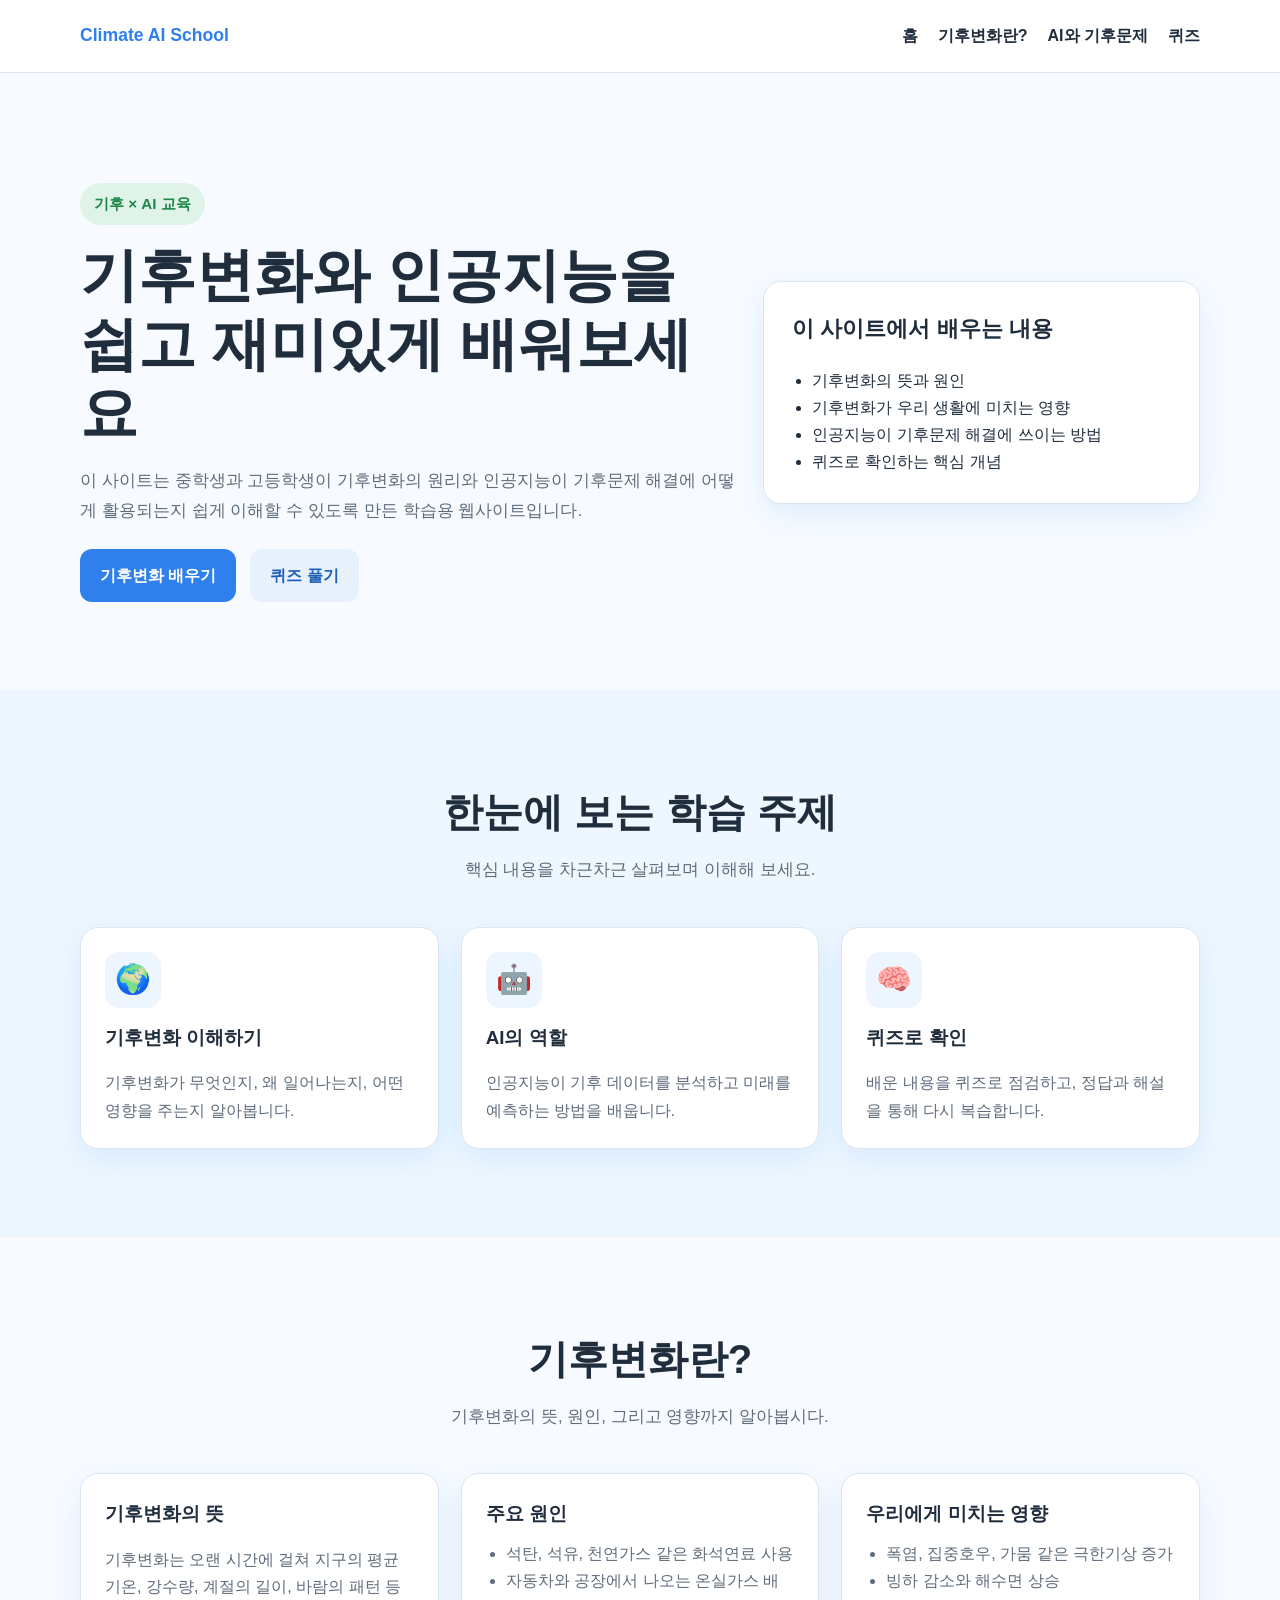
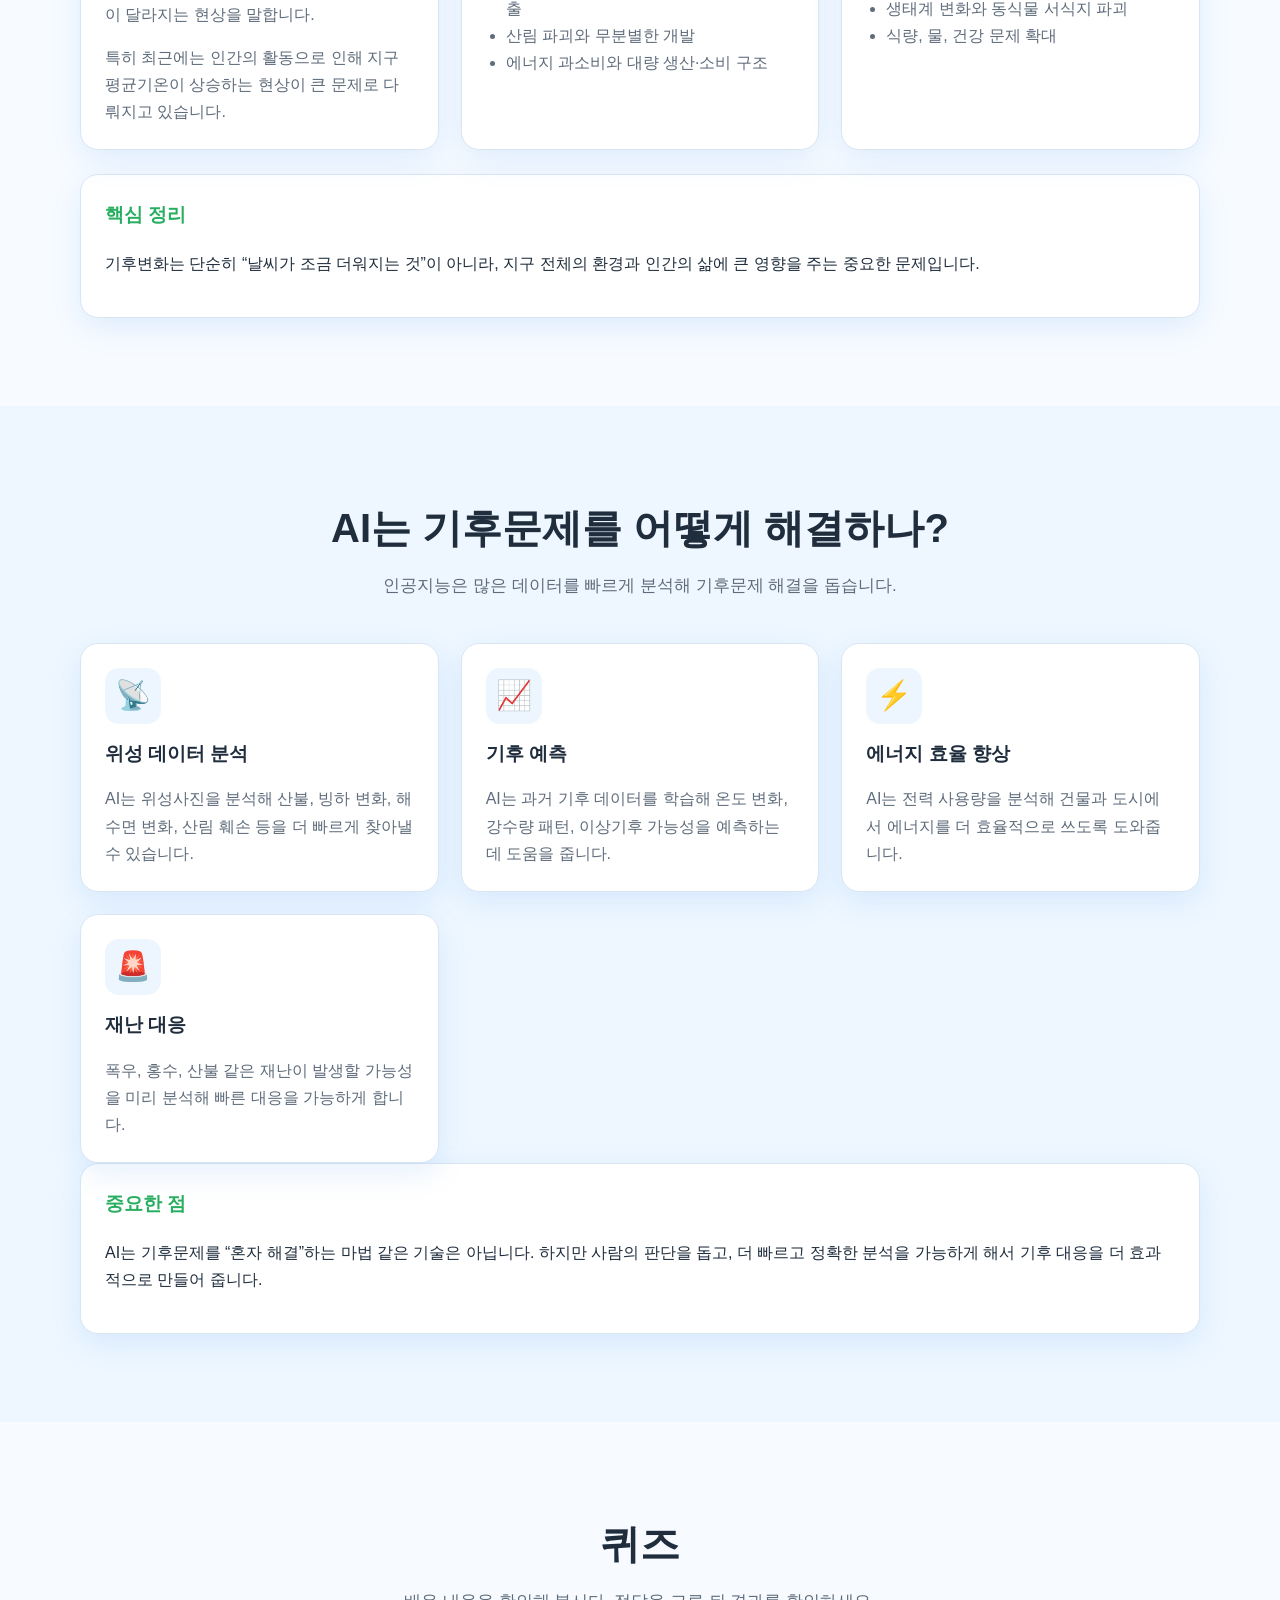
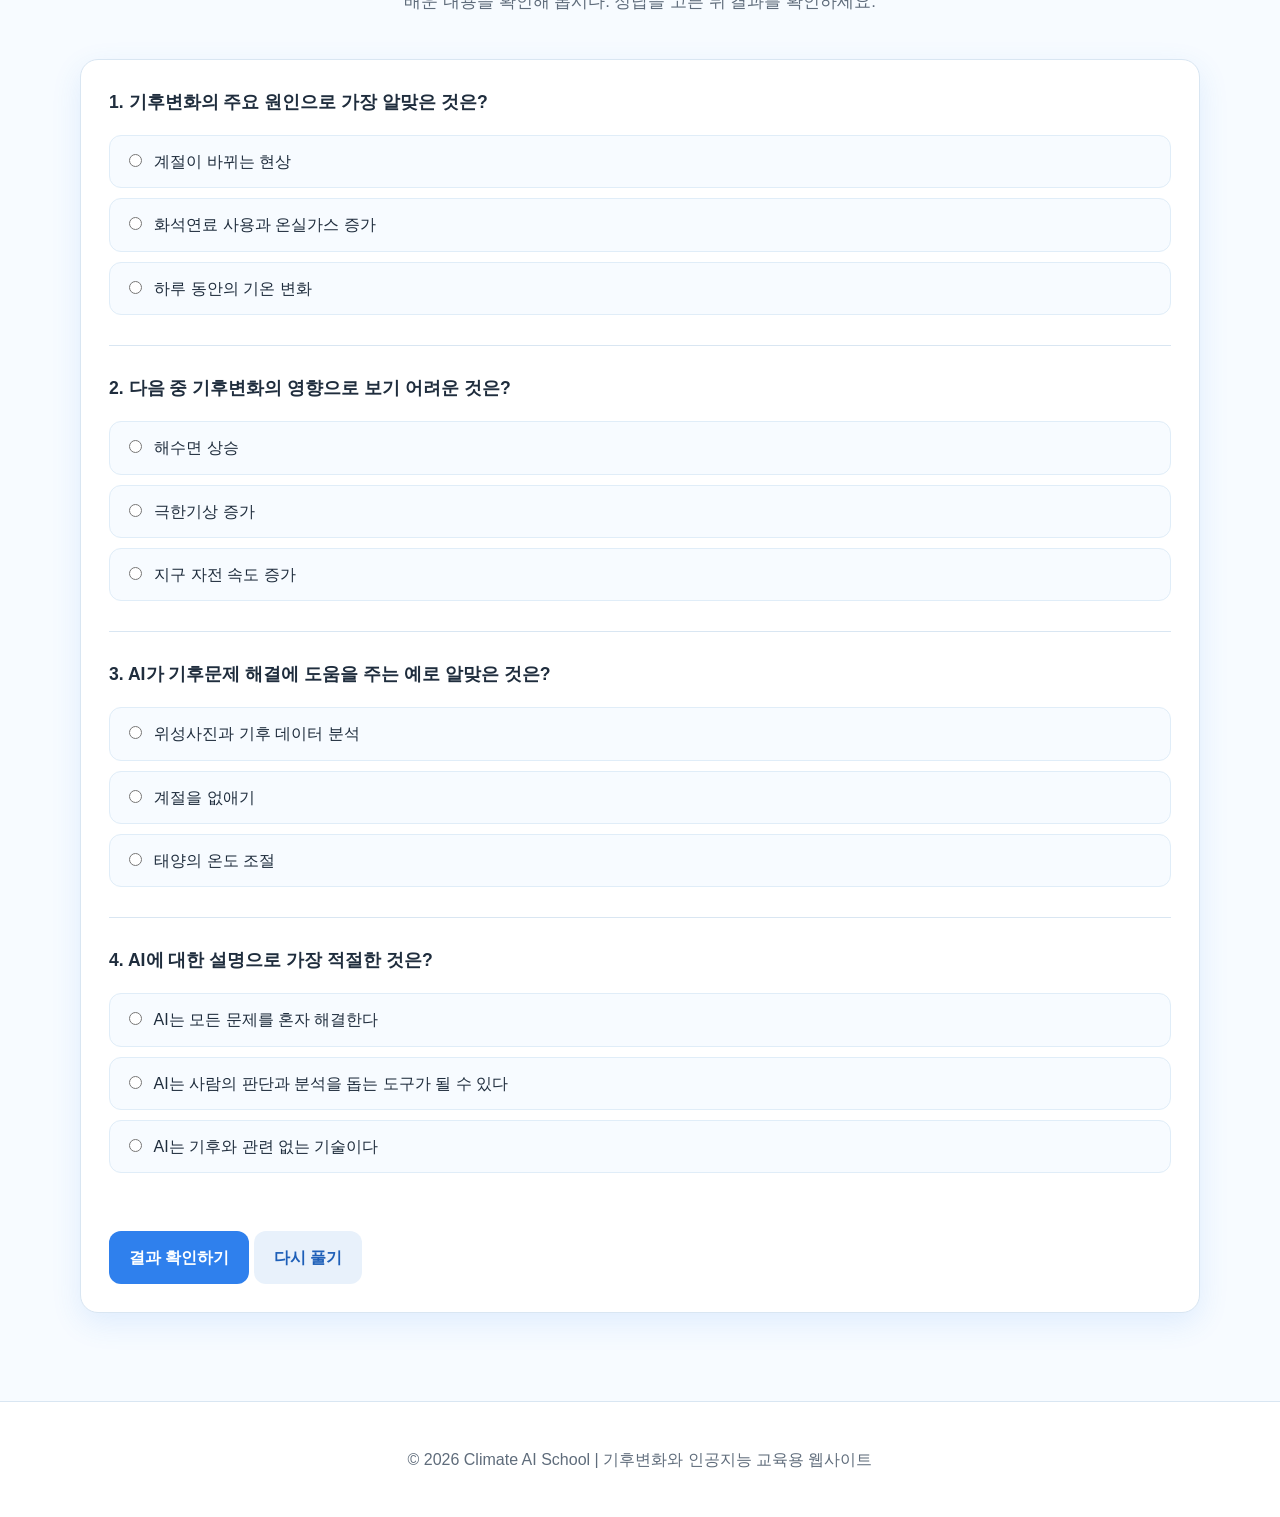
==== index.html @ adf246b1 "Add files via upload" ====
<!DOCTYPE html>
<html lang="ko">
<head>
  <meta charset="UTF-8" />
  <meta name="viewport" content="width=device-width, initial-scale=1.0" />
  <title>Climate AI School | 기후변화와 인공지능 학습 사이트</title>
  <meta
    name="description"
    content="중학생과 고등학생을 위한 기후변화와 인공지능 한국어 교육용 웹사이트"
  />
  <link rel="stylesheet" href="style.css" />
</head>
<body>
  <header class="site-header">
    <div class="container nav-wrap">
      <a href="#home" class="logo">Climate AI School</a>

      <button class="menu-toggle" id="menuToggle" aria-label="메뉴 열기">
        ☰
      </button>

      <nav class="nav" id="navMenu">
        <a href="#home">홈</a>
        <a href="#climate">기후변화란?</a>
        <a href="#ai">AI와 기후문제</a>
        <a href="#quiz">퀴즈</a>
      </nav>
    </div>
  </header>

  <main>
    <!-- 홈 -->
    <section id="home" class="hero section">
      <div class="container hero-grid">
        <div class="hero-text">
          <span class="badge">기후 × AI 교육</span>
          <h1>기후변화와 인공지능을<br />쉽고 재미있게 배워보세요</h1>
          <p>
            이 사이트는 중학생과 고등학생이 기후변화의 원리와
            인공지능이 기후문제 해결에 어떻게 활용되는지 쉽게 이해할 수 있도록 만든
            학습용 웹사이트입니다.
          </p>
          <div class="hero-buttons">
            <a href="#climate" class="btn primary">기후변화 배우기</a>
            <a href="#quiz" class="btn secondary">퀴즈 풀기</a>
          </div>
        </div>

        <div class="hero-card">
          <h2>이 사이트에서 배우는 내용</h2>
          <ul>
            <li>기후변화의 뜻과 원인</li>
            <li>기후변화가 우리 생활에 미치는 영향</li>
            <li>인공지능이 기후문제 해결에 쓰이는 방법</li>
            <li>퀴즈로 확인하는 핵심 개념</li>
          </ul>
        </div>
      </div>
    </section>

    <!-- 홈 카드 -->
    <section class="section soft-bg">
      <div class="container">
        <div class="section-title">
          <h2>한눈에 보는 학습 주제</h2>
          <p>핵심 내용을 차근차근 살펴보며 이해해 보세요.</p>
        </div>

        <div class="card-grid">
          <article class="info-card">
            <div class="card-icon">🌍</div>
            <h3>기후변화 이해하기</h3>
            <p>
              기후변화가 무엇인지, 왜 일어나는지, 어떤 영향을 주는지 알아봅니다.
            </p>
          </article>

          <article class="info-card">
            <div class="card-icon">🤖</div>
            <h3>AI의 역할</h3>
            <p>
              인공지능이 기후 데이터를 분석하고 미래를 예측하는 방법을 배웁니다.
            </p>
          </article>

          <article class="info-card">
            <div class="card-icon">🧠</div>
            <h3>퀴즈로 확인</h3>
            <p>
              배운 내용을 퀴즈로 점검하고, 정답과 해설을 통해 다시 복습합니다.
            </p>
          </article>
        </div>
      </div>
    </section>

    <!-- 기후변화란 -->
    <section id="climate" class="section">
      <div class="container">
        <div class="section-title">
          <h2>기후변화란?</h2>
          <p>기후변화의 뜻, 원인, 그리고 영향까지 알아봅시다.</p>
        </div>

        <div class="content-grid">
          <article class="content-card">
            <h3>기후변화의 뜻</h3>
            <p>
              기후변화는 오랜 시간에 걸쳐 지구의 평균 기온, 강수량, 계절의 길이,
              바람의 패턴 등이 달라지는 현상을 말합니다.
            </p>
            <p>
              특히 최근에는 인간의 활동으로 인해 지구 평균기온이 상승하는
              현상이 큰 문제로 다뤄지고 있습니다.
            </p>
          </article>

          <article class="content-card">
            <h3>주요 원인</h3>
            <ul class="list">
              <li>석탄, 석유, 천연가스 같은 화석연료 사용</li>
              <li>자동차와 공장에서 나오는 온실가스 배출</li>
              <li>산림 파괴와 무분별한 개발</li>
              <li>에너지 과소비와 대량 생산·소비 구조</li>
            </ul>
          </article>

          <article class="content-card">
            <h3>우리에게 미치는 영향</h3>
            <ul class="list">
              <li>폭염, 집중호우, 가뭄 같은 극한기상 증가</li>
              <li>빙하 감소와 해수면 상승</li>
              <li>생태계 변화와 동식물 서식지 파괴</li>
              <li>식량, 물, 건강 문제 확대</li>
            </ul>
          </article>
        </div>

        <div class="highlight-box">
          <h3>핵심 정리</h3>
          <p>
            기후변화는 단순히 “날씨가 조금 더워지는 것”이 아니라,
            지구 전체의 환경과 인간의 삶에 큰 영향을 주는 중요한 문제입니다.
          </p>
        </div>
      </div>
    </section>

    <!-- AI는 기후문제를 어떻게 해결하나 -->
    <section id="ai" class="section soft-bg">
      <div class="container">
        <div class="section-title">
          <h2>AI는 기후문제를 어떻게 해결하나?</h2>
          <p>
            인공지능은 많은 데이터를 빠르게 분석해 기후문제 해결을 돕습니다.
          </p>
        </div>

        <div class="card-grid">
          <article class="info-card">
            <div class="card-icon">📡</div>
            <h3>위성 데이터 분석</h3>
            <p>
              AI는 위성사진을 분석해 산불, 빙하 변화, 해수면 변화, 산림 훼손 등을
              더 빠르게 찾아낼 수 있습니다.
            </p>
          </article>

          <article class="info-card">
            <div class="card-icon">📈</div>
            <h3>기후 예측</h3>
            <p>
              AI는 과거 기후 데이터를 학습해 온도 변화, 강수량 패턴,
              이상기후 가능성을 예측하는 데 도움을 줍니다.
            </p>
          </article>

          <article class="info-card">
            <div class="card-icon">⚡</div>
            <h3>에너지 효율 향상</h3>
            <p>
              AI는 전력 사용량을 분석해 건물과 도시에서 에너지를 더 효율적으로
              쓰도록 도와줍니다.
            </p>
          </article>

          <article class="info-card">
            <div class="card-icon">🚨</div>
            <h3>재난 대응</h3>
            <p>
              폭우, 홍수, 산불 같은 재난이 발생할 가능성을 미리 분석해
              빠른 대응을 가능하게 합니다.
            </p>
          </article>
        </div>

        <div class="highlight-box">
          <h3>중요한 점</h3>
          <p>
            AI는 기후문제를 “혼자 해결”하는 마법 같은 기술은 아닙니다.
            하지만 사람의 판단을 돕고, 더 빠르고 정확한 분석을 가능하게 해서
            기후 대응을 더 효과적으로 만들어 줍니다.
          </p>
        </div>
      </div>
    </section>

    <!-- 퀴즈 -->
    <section id="quiz" class="section">
      <div class="container">
        <div class="section-title">
          <h2>퀴즈</h2>
          <p>배운 내용을 확인해 봅시다. 정답을 고른 뒤 결과를 확인하세요.</p>
        </div>

        <div class="quiz-box">
          <form id="quizForm">
            <div class="quiz-item">
              <h3>1. 기후변화의 주요 원인으로 가장 알맞은 것은?</h3>
              <label><input type="radio" name="q1" value="a" /> 계절이 바뀌는 현상</label>
              <label><input type="radio" name="q1" value="b" /> 화석연료 사용과 온실가스 증가</label>
              <label><input type="radio" name="q1" value="c" /> 하루 동안의 기온 변화</label>
            </div>

            <div class="quiz-item">
              <h3>2. 다음 중 기후변화의 영향으로 보기 어려운 것은?</h3>
              <label><input type="radio" name="q2" value="a" /> 해수면 상승</label>
              <label><input type="radio" name="q2" value="b" /> 극한기상 증가</label>
              <label><input type="radio" name="q2" value="c" /> 지구 자전 속도 증가</label>
            </div>

            <div class="quiz-item">
              <h3>3. AI가 기후문제 해결에 도움을 주는 예로 알맞은 것은?</h3>
              <label><input type="radio" name="q3" value="a" /> 위성사진과 기후 데이터 분석</label>
              <label><input type="radio" name="q3" value="b" /> 계절을 없애기</label>
              <label><input type="radio" name="q3" value="c" /> 태양의 온도 조절</label>
            </div>

            <div class="quiz-item">
              <h3>4. AI에 대한 설명으로 가장 적절한 것은?</h3>
              <label><input type="radio" name="q4" value="a" /> AI는 모든 문제를 혼자 해결한다</label>
              <label><input type="radio" name="q4" value="b" /> AI는 사람의 판단과 분석을 돕는 도구가 될 수 있다</label>
              <label><input type="radio" name="q4" value="c" /> AI는 기후와 관련 없는 기술이다</label>
            </div>

            <button type="button" class="btn primary" id="submitQuiz">결과 확인하기</button>
            <button type="reset" class="btn secondary" id="resetQuiz">다시 풀기</button>
          </form>

          <div class="quiz-result" id="quizResult" aria-live="polite"></div>
        </div>
      </div>
    </section>
  </main>

  <footer class="site-footer">
    <div class="container">
      <p>© 2026 Climate AI School | 기후변화와 인공지능 교육용 웹사이트</p>
    </div>
  </footer>

  <script src="script.js"></script>
</body>
</html>
---- style.css ----
:root {
  --bg: #f7fbff;
  --white: #ffffff;
  --primary: #2f80ed;
  --primary-dark: #1d5fb8;
  --accent: #27ae60;
  --text: #1f2d3d;
  --muted: #5f6c7b;
  --border: #d9e6f2;
  --soft: #eef7ff;
  --shadow: 0 10px 30px rgba(47, 128, 237, 0.12);
  --radius: 18px;
  --max-width: 1120px;
}

* {
  box-sizing: border-box;
}

html {
  scroll-behavior: smooth;
}

body {
  margin: 0;
  font-family: "Pretendard", "Noto Sans KR", Arial, sans-serif;
  background: var(--bg);
  color: var(--text);
  line-height: 1.7;
}

img {
  max-width: 100%;
  display: block;
}

a {
  color: inherit;
  text-decoration: none;
}

button,
input {
  font: inherit;
}

.container {
  width: min(92%, var(--max-width));
  margin: 0 auto;
}

.section {
  padding: 88px 0;
}

.soft-bg {
  background: var(--soft);
}

.section-title {
  text-align: center;
  margin-bottom: 42px;
}

.section-title h2 {
  margin: 0 0 10px;
  font-size: clamp(1.9rem, 4vw, 2.5rem);
}

.section-title p {
  margin: 0;
  color: var(--muted);
  font-size: 1.05rem;
}

/* Header */
.site-header {
  position: sticky;
  top: 0;
  z-index: 1000;
  background: rgba(255, 255, 255, 0.92);
  backdrop-filter: blur(8px);
  border-bottom: 1px solid var(--border);
}

.nav-wrap {
  display: flex;
  align-items: center;
  justify-content: space-between;
  min-height: 72px;
}

.logo {
  font-weight: 800;
  color: var(--primary);
  font-size: 1.1rem;
}

.nav {
  display: flex;
  gap: 20px;
}

.nav a {
  color: var(--text);
  font-weight: 600;
}

.nav a:hover {
  color: var(--primary);
}

.menu-toggle {
  display: none;
  border: 0;
  background: transparent;
  font-size: 1.7rem;
  cursor: pointer;
}

/* Hero */
.hero {
  padding-top: 110px;
}

.hero-grid {
  display: grid;
  grid-template-columns: 1.2fr 0.8fr;
  gap: 28px;
  align-items: center;
}

.badge {
  display: inline-block;
  margin-bottom: 16px;
  padding: 8px 14px;
  border-radius: 999px;
  background: #dff3e8;
  color: #1e8748;
  font-weight: 700;
  font-size: 0.95rem;
}

.hero-text h1 {
  margin: 0 0 18px;
  line-height: 1.2;
  font-size: clamp(2.2rem, 5vw, 3.6rem);
}

.hero-text p {
  margin: 0 0 24px;
  color: var(--muted);
  font-size: 1.08rem;
}

.hero-buttons {
  display: flex;
  gap: 14px;
  flex-wrap: wrap;
}

.hero-card,
.info-card,
.content-card,
.quiz-box,
.highlight-box {
  background: var(--white);
  border: 1px solid var(--border);
  border-radius: var(--radius);
  box-shadow: var(--shadow);
}

.hero-card {
  padding: 28px;
}

.hero-card h2 {
  margin-top: 0;
  font-size: 1.4rem;
}

.hero-card ul {
  padding-left: 20px;
  margin: 0;
}

/* Buttons */
.btn {
  display: inline-block;
  padding: 13px 20px;
  border-radius: 12px;
  border: 0;
  cursor: pointer;
  font-weight: 700;
  transition: transform 0.2s ease, background 0.2s ease;
}

.btn:hover {
  transform: translateY(-2px);
}

.btn.primary {
  background: var(--primary);
  color: #fff;
}

.btn.primary:hover {
  background: var(--primary-dark);
}

.btn.secondary {
  background: #e8f1fb;
  color: var(--primary-dark);
}

/* Cards */
.card-grid,
.content-grid {
  display: grid;
  gap: 22px;
}

.card-grid {
  grid-template-columns: repeat(3, 1fr);
}

.content-grid {
  grid-template-columns: repeat(3, 1fr);
  margin-bottom: 24px;
}

.info-card,
.content-card {
  padding: 24px;
}

.info-card h3,
.content-card h3 {
  margin-top: 0;
  margin-bottom: 10px;
}

.info-card p,
.content-card p {
  margin-bottom: 0;
  color: var(--muted);
}

.card-icon {
  width: 56px;
  height: 56px;
  display: grid;
  place-items: center;
  border-radius: 14px;
  background: #edf6ff;
  font-size: 1.8rem;
  margin-bottom: 14px;
}

.list {
  padding-left: 20px;
  margin: 0;
  color: var(--muted);
}

.highlight-box {
  padding: 24px;
}

.highlight-box h3 {
  margin-top: 0;
  color: var(--accent);
}

/* Quiz */
.quiz-box {
  padding: 28px;
}

.quiz-item {
  margin-bottom: 28px;
  padding-bottom: 20px;
  border-bottom: 1px solid var(--border);
}

.quiz-item:last-of-type {
  border-bottom: none;
}

.quiz-item h3 {
  margin-top: 0;
  font-size: 1.1rem;
}

.quiz-item label {
  display: block;
  margin: 10px 0;
  padding: 12px 14px;
  border-radius: 12px;
  background: #f7fbff;
  border: 1px solid #e0edf8;
  cursor: pointer;
}

.quiz-item input {
  margin-right: 8px;
}

.quiz-result {
  margin-top: 22px;
  padding: 20px;
  border-radius: 14px;
  background: #f2fbf5;
  border: 1px solid #caebd5;
  display: none;
}

.quiz-result.show {
  display: block;
}

.quiz-result strong {
  color: var(--accent);
}

/* Footer */
.site-footer {
  padding: 28px 0;
  border-top: 1px solid var(--border);
  background: #fff;
  text-align: center;
  color: var(--muted);
}

/* Responsive */
@media (max-width: 900px) {
  .hero-grid,
  .card-grid,
  .content-grid {
    grid-template-columns: 1fr;
  }

  .hero {
    padding-top: 88px;
  }
}

@media (max-width: 768px) {
  .menu-toggle {
    display: block;
  }

  .nav {
    position: absolute;
    top: 72px;
    left: 0;
    right: 0;
    background: #fff;
    border-bottom: 1px solid var(--border);
    display: none;
    flex-direction: column;
    padding: 12px 20px 20px;
    gap: 12px;
  }

  .nav.show {
    display: flex;
  }

  .section {
    padding: 72px 0;
  }

  .hero-text h1 {
    font-size: 2rem;
  }

  .hero-text p,
  .section-title p {
    font-size: 1rem;
  }

  .quiz-box,
  .hero-card,
  .info-card,
  .content-card,
  .highlight-box {
    padding: 20px;
  }
}
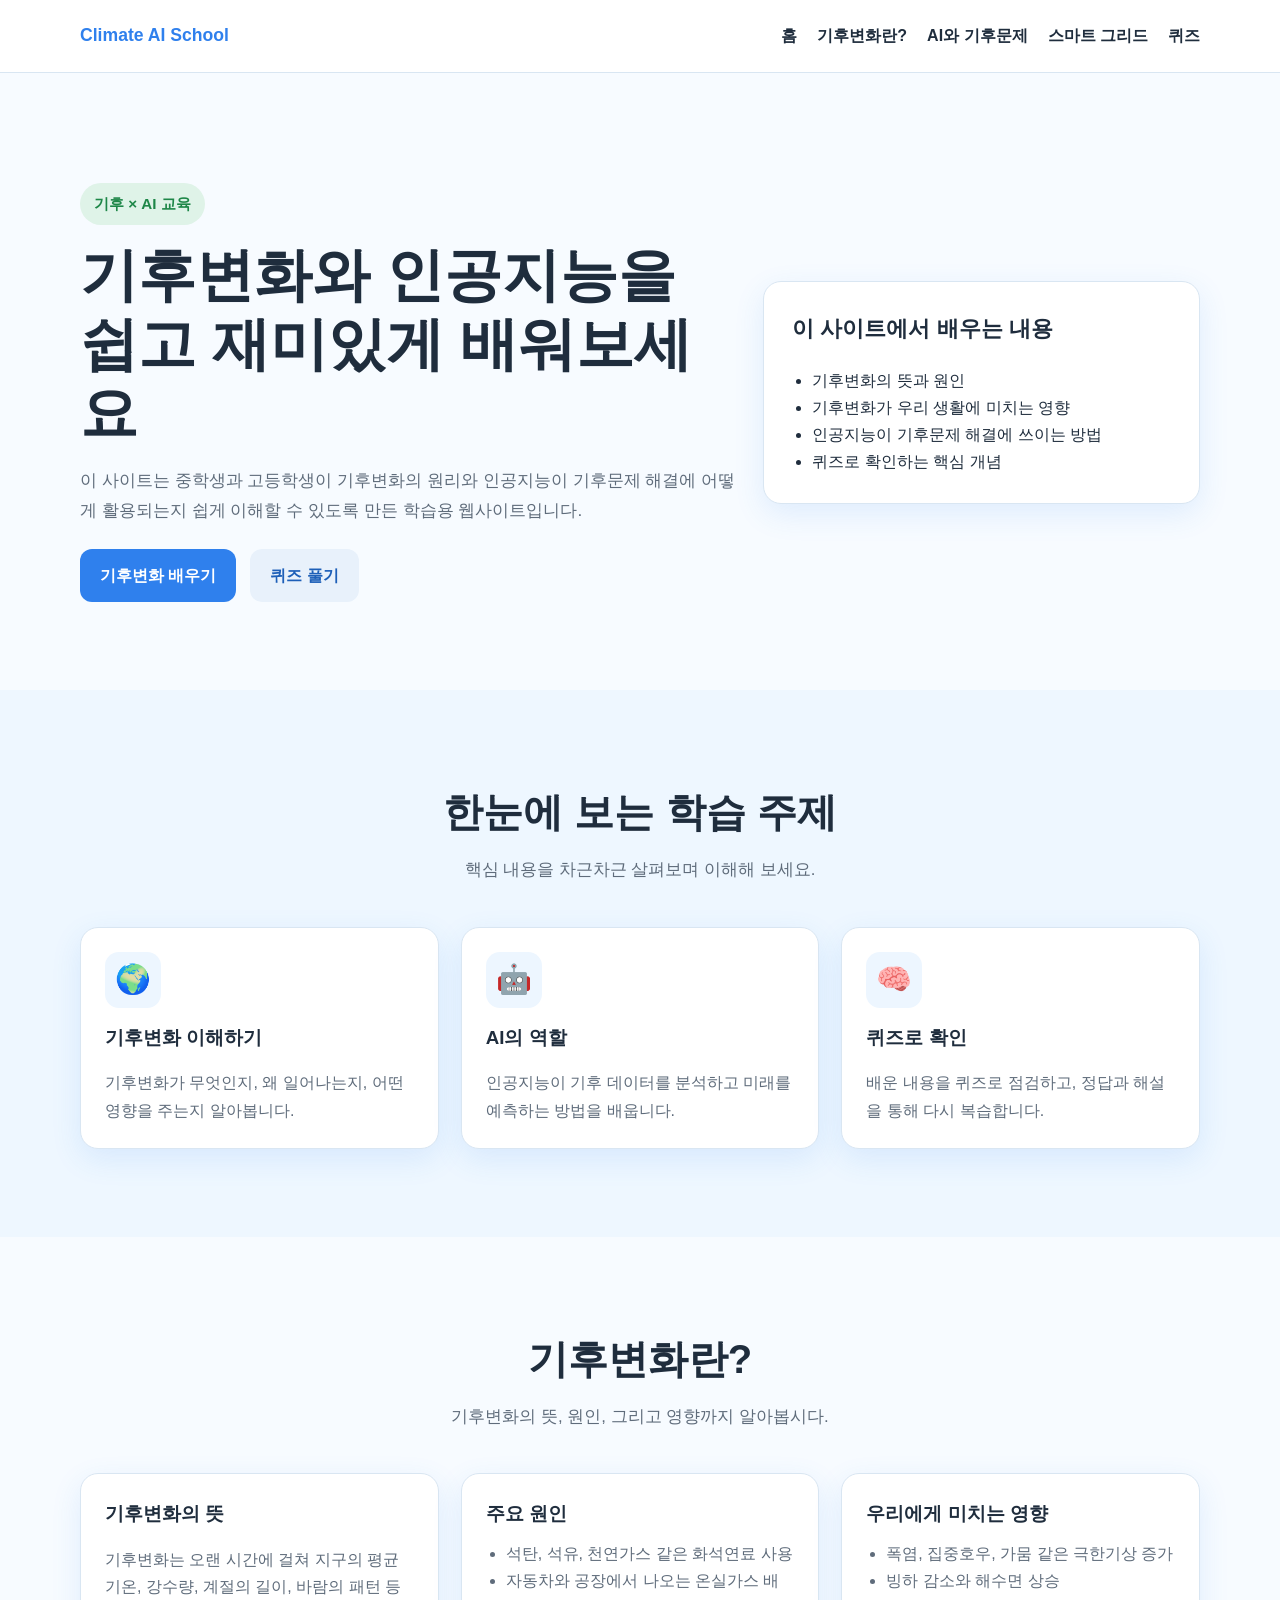
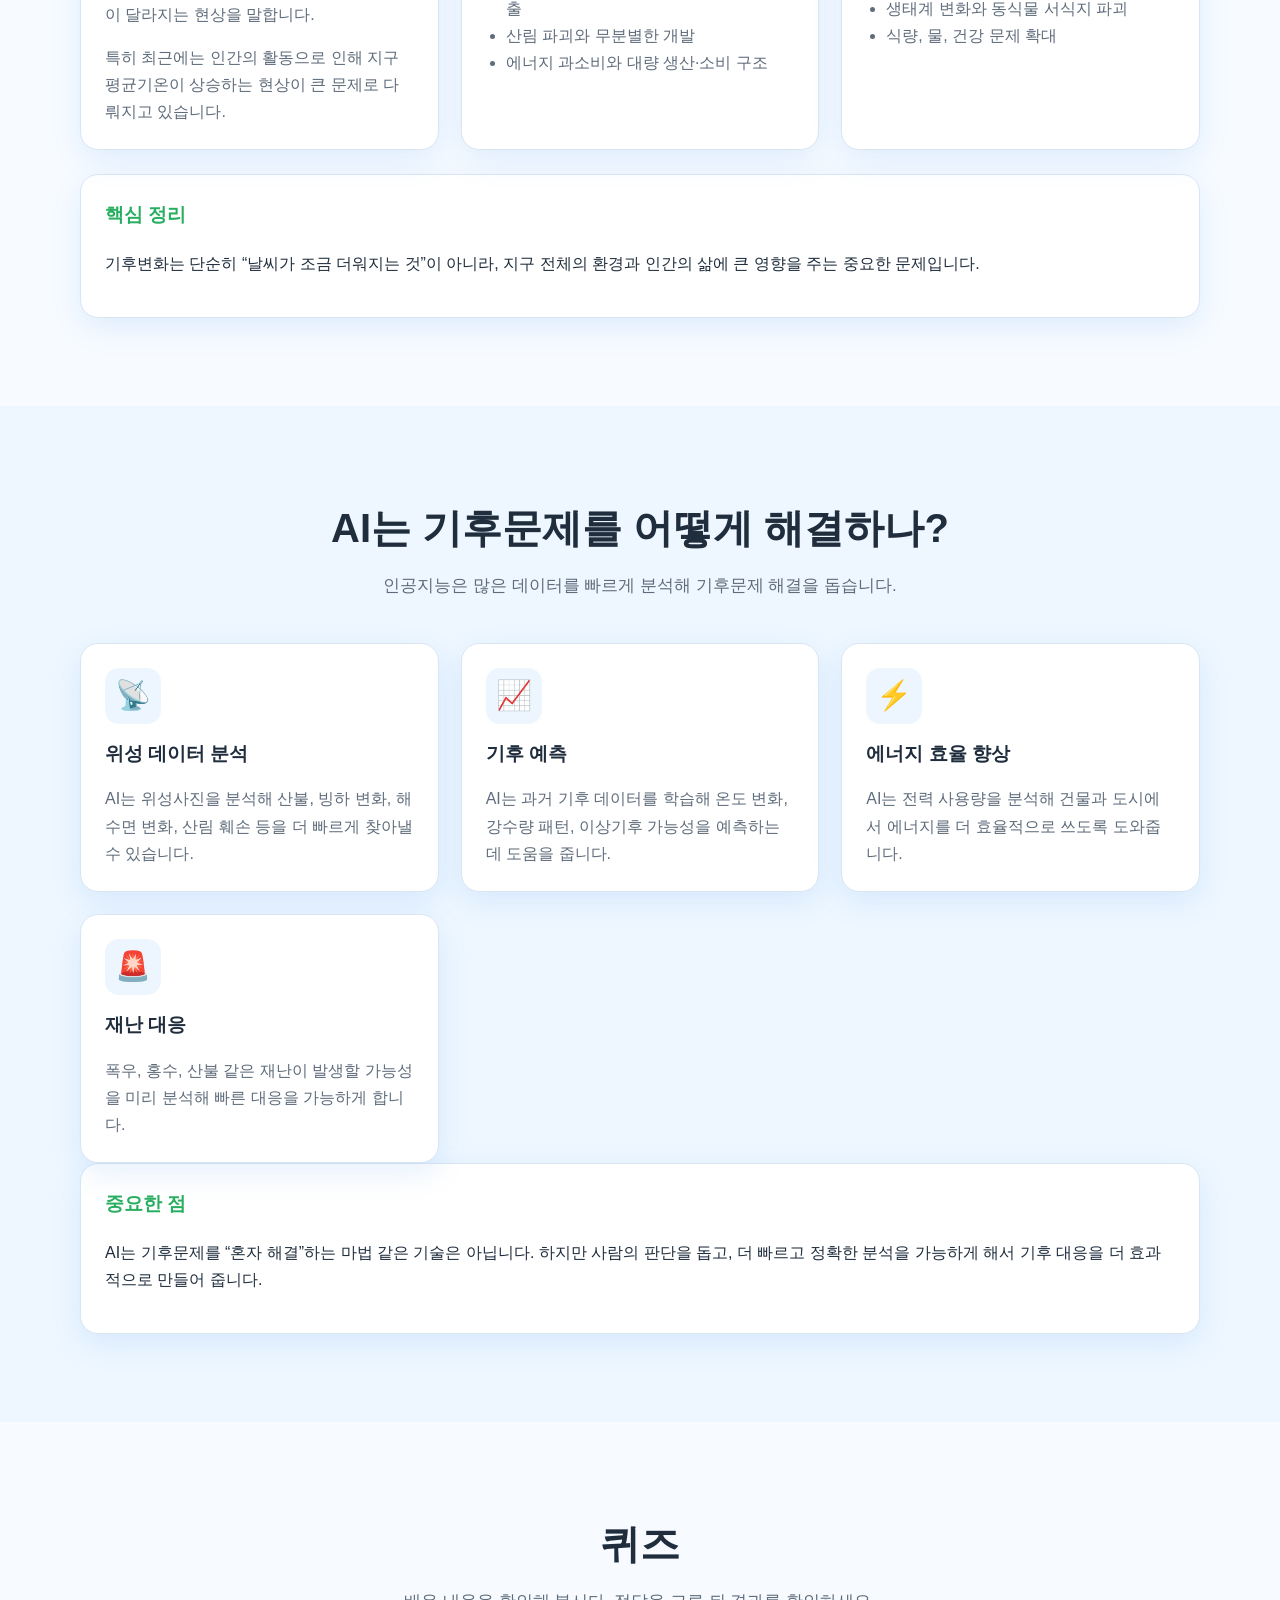
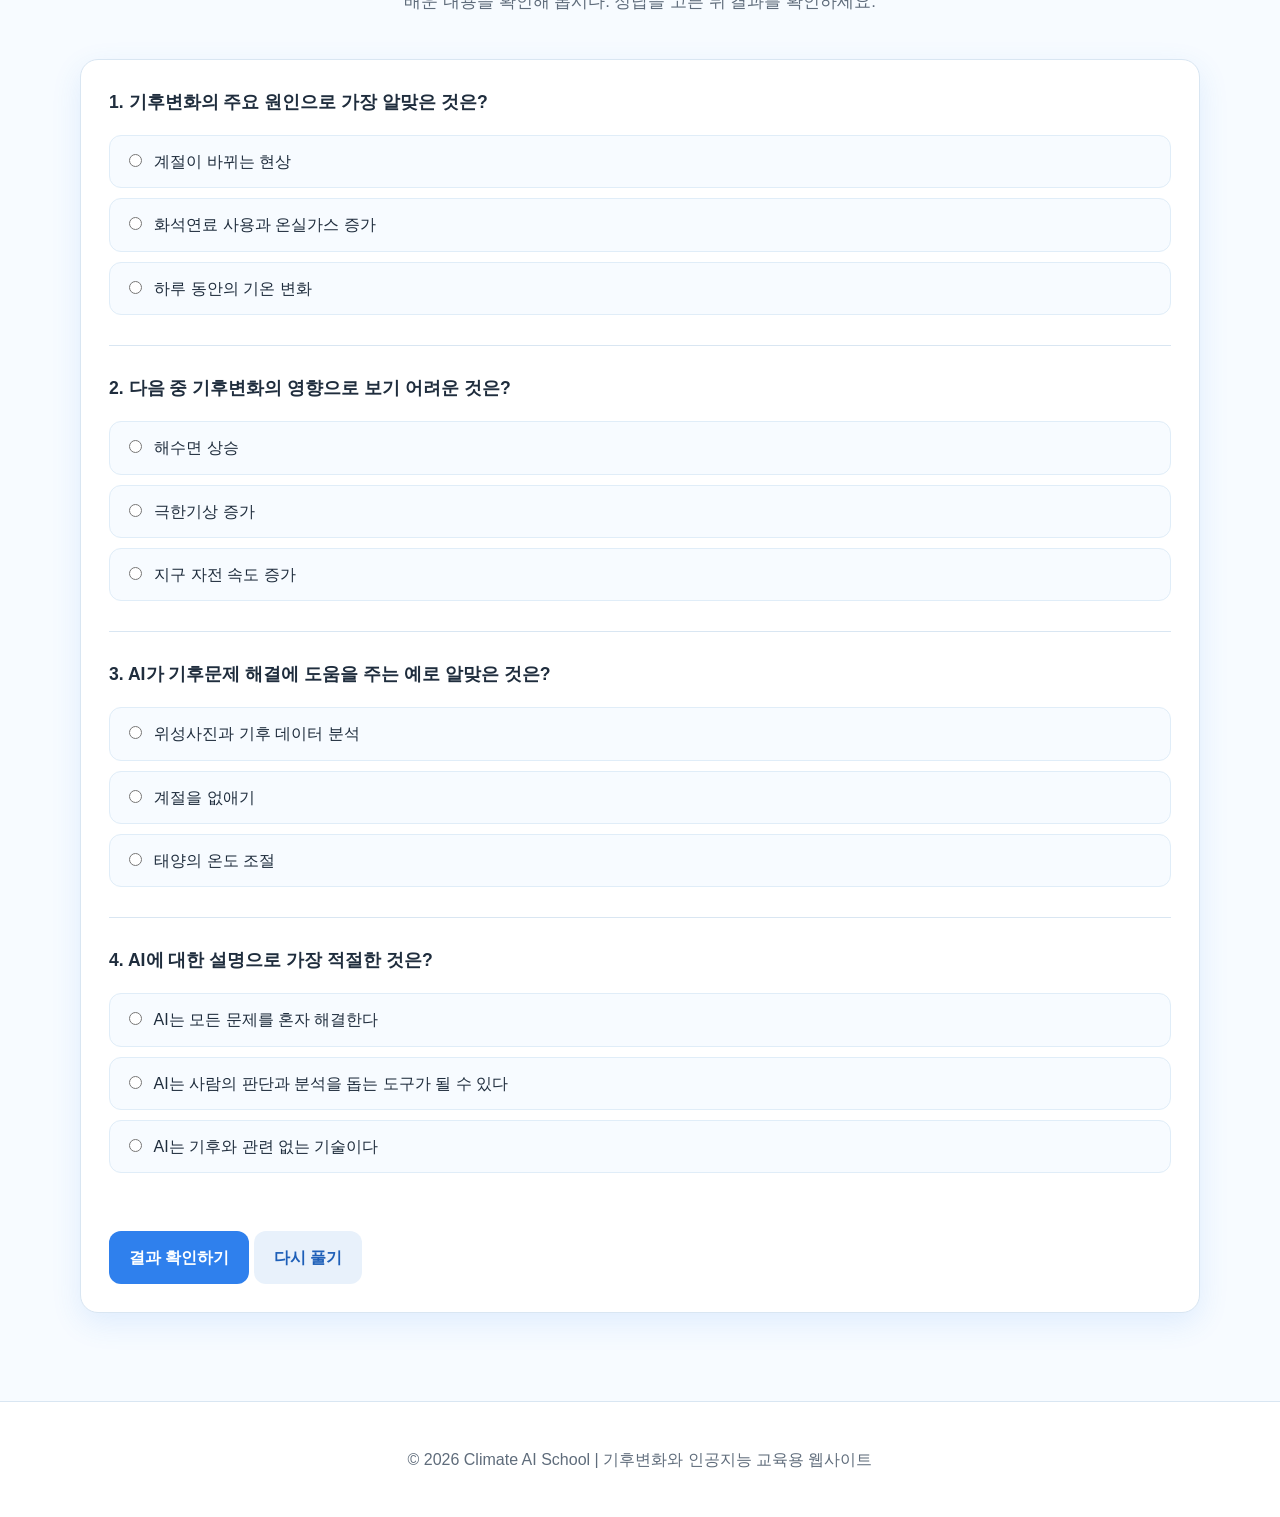
==== commit 061d7f7d: "Update index.html" ====
--- a/index.html
+++ b/index.html
@@ -23,6 +23,7 @@
         <a href="#home">홈</a>
         <a href="#climate">기후변화란?</a>
         <a href="#ai">AI와 기후문제</a>
+        <a href="./smart-grid/" target="_blank" rel="noopener noreferrer">  스마트 그리드</a>
         <a href="#quiz">퀴즈</a>
       </nav>
     </div>
@@ -261,4 +262,4 @@
 
   <script src="script.js"></script>
 </body>
-</html>+</html>
